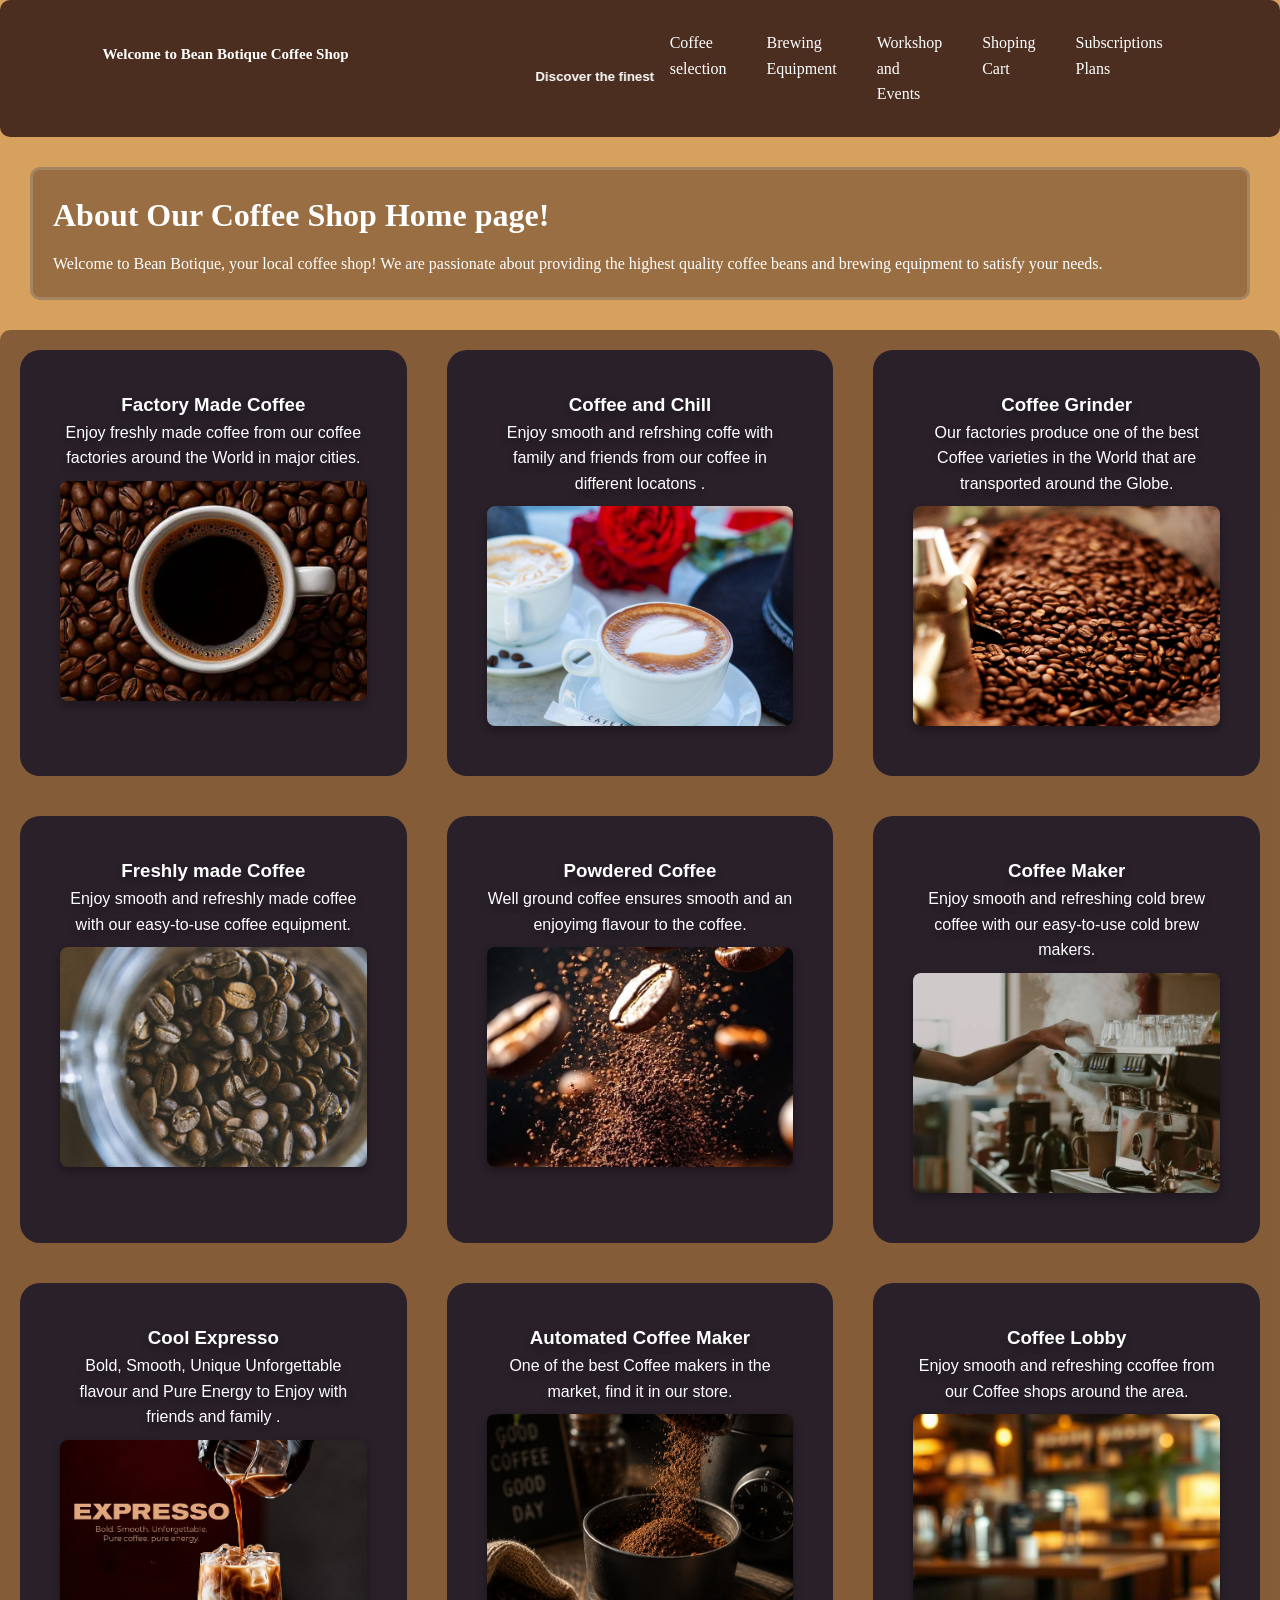
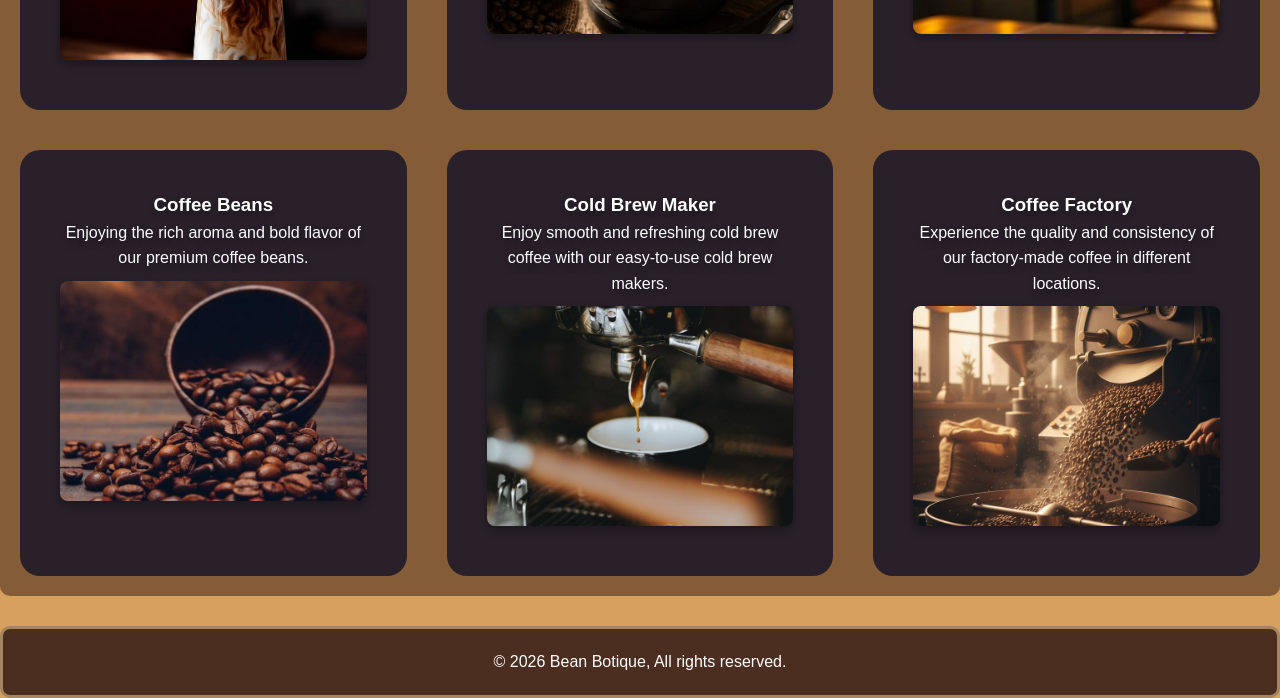
==== 1-home_page (2).html @ 47476f96 "Add files via upload" ====
<!doctype html>
<html lang="en">
    <head>

        <!--responsive meta tags-->

        <meta charset="UTF-8">
        <meta name="viewport" content= "width=device-width, initial-scale=1.0">

        <!--The title of the page-->

        <title>
            Bean Botique (Home)
        </title>

        <!--css document-->

        <link rel="stylesheet" href="7-Bean Botique stylesheet.css">
    </head>

    <!--body -->

    <body>  

        <!--header-->

        <header>

            <!--Contains a greeting slide show-->

            <div id="greetings">
                <h3>Welcome to Bean Botique Coffee Shop</h3>
                <marquee><p><h5>Discover the finest Coffee Selection, Brewing equipment, and Exclusive workshops and events. Explore our Shopping Cart and Subscription Plan for a Better Coffee Experience.</h5></p></marquee>
            </div>
           
            <!--navigation bar-->

            <nav>
                <a href="2-Coffee_selection(2).html">Coffee selection</a>       
                <a href="brewing_equipment.html">Brewing Equipment</a>
                <a href="Workshop_events.html">Workshop and Events</a>
                <a href="Shoping_cart.html">Shoping Cart</a>
                <a href="Subscriptions.html">Subscriptions Plans</a>
            </nav>
        </header>

        <!--page introduction section-->

        <section id="introduction">
            <h2>About Our Coffee Shop Home page!</h2>
            <p>Welcome to Bean Botique, your local coffee shop! We are passionate about providing the highest quality coffee beans and brewing equipment to satisfy your needs.</p>
        </section>

        <!--image section-->

        <section id="equipment-items">

            <!--image of Factory Made Coffee-->

            <div class="equipment">    
                <h3>Factory Made Coffee</h3>
                <p>Enjoy freshly made coffee from our coffee factories around the World in major cities.</p>
                <img src="screen 1.png"> 
            </div>

            <!--image of Coffee and Chill preset-->

            <div class="equipment">
                <h3>Coffee and Chill</h3>
                <p>Enjoy smooth and refrshing coffe with family and friends from our coffee in different locatons .</p>
                <img src="screen 2.png">
            </div>    

            <!--image of Coffee Grinder-->

            <div class="equipment">
                <h3>Coffee Grinder</h3>
                <p>Our factories produce one of the best Coffee varieties in the World that are transported  around the Globe.</p>
                <img src="screen 3.png">
            </div>

            <!--image of Freshly made Coffee-->

            <div class="equipment">
                <h3>Freshly made Coffee</h3>
                <p>Enjoy smooth and refreshly made coffee with our easy-to-use coffee equipment.</p>
                <img src="screen 4.png">
            </div>

            <!--image of Powdered Coffee-->

            <div class="equipment">
                <h3>Powdered Coffee</h3>
                <p>Well ground coffee ensures smooth and an enjoyimg flavour to the coffee.</p>
                <img src="screen 5.jpg">
            </div>

            <!--image of Coffe Maker-->

            <div class="equipment">
                <h3>Coffee Maker</h3>
                <p>Enjoy smooth and refreshing cold brew coffee with our easy-to-use cold brew makers.</p>
                <img src="screen 6.jpg">
            </div>

            <!--image of Cool Expresso-->

            <div class="equipment">
                <h3>Cool Expresso</h3>
                <p>Bold, Smooth, Unique Unforgettable flavour and Pure Energy to Enjoy with friends and family .</p>
                <img src="screen 7.jpg">
            </div>

            <!--image of Automated Coffee Maker-->

            <div class="equipment">
                <h3>Automated Coffee Maker</h3>
                <p>One of the best Coffee makers in the market, find it in our store.</p>
                <img src="screen 8.jpg">
            </div>

            <!--image of a Coffee Lobby-->

            <div class="equipment">
                <h3>Coffee Lobby</h3>
                <p>Enjoy smooth and refreshing ccoffee from our Coffee shops around the area.</p>
                <img src="screen 9.jpg">
            </div>

            <!--image of Coffee Beans-->

            <div class="equipment">
                <h3>Coffee Beans</h3>
                <p>Enjoying the rich aroma and bold flavor of our premium coffee beans.</p>
                <img src="screen 10 .jpg">
            </div>

            <!--image of Cold Brew Maker-->

            <div class="equipment">
                <h3>Cold Brew Maker</h3>
                <p>Enjoy smooth and refreshing cold brew coffee with our easy-to-use cold brew makers.</p>
                <img src="screen 11.jpg">
            </div>

            <!--image of Coffee Factory-->

            <div class="equipment">
                <h3>Coffee Factory</h3>
                <p>Experience the quality and consistency of our factory-made coffee in different locations.</p>
                <img src="screen 12.jpg">
            </div>
        </section>

        <!--footer part-->

        <footer>
            <p>&copy; 2026 Bean Botique, All rights reserved.</p>
        </footer>

    </body>
</html>
<!--End of page-->
---- 7-Bean Botique stylesheet.css ----
/* general settings*/
*{
    margin:0;
    padding: 0;
    box-sizing: border-box;
}
html{
    scroll-behavior: smooth;
}
/*body of the page*/
body{
   font-family: Arial, sans-serif;
   line-height: 1.6;
   background-color: #d6a15d;
   color: #333;
}
/*header of the page*/
header{
    background-color:#4b2e20;
    color: white;
    display:flex;
    justify-content: space-between;
    align-items: center;
    padding: 20px 8%;
    position: relative;
    border-radius: 10px;
}
/* footer of the page */
footer{
    color: white;
    background: #4b2e20;
    padding: 20px;
    display: block;
    border:solid #a58561;
    border-radius: 10px;
    text-align: center;
}
#greetings h3{
    font-size:15px;
    font-family:Cambria, Cochin, Georgia, Times, 'Times New Roman', serif;
}
/*navigation bar*/
nav{
   display: flex;
   gap: 10px;
   font-family: Cambria, Cochin, Georgia, Times, 'Times New Roman', serif;
}
nav a{
    color: white;
    text-decoration: none;
    padding: 10px 15px ;
    border-radius: 1px;
    transition:0.3s ease;
}

/* hover effect */
nav a:hover,
nav a:focus-visible,
nav a:active {
    background-color:#d6a15d;
    border-radius: 10px;
}
#introduction{
    margin:30px;

    background:  #4b2e2071;
    padding: 20px;
    color: white;
    border: solid #a58561;
    border-radius: 10px;
    font-family:Cambria, Cochin, Georgia, Times, 'Times New Roman', serif;
}
#introduction h2{
    font-size: 32px;
    margin-bottom: 10px;
}
img {
    width: 100%;
    height: 220px;
    object-fit: cover;
    border-radius: 10px;
    display: block;
    box-shadow: 0 4px 10px rgba(0, 0, 0, 0.3);
    transition: 0.3s ease;
}
img:hover,
img:active{
    transform: translateY(-8px);
    box-shadow: 0 8px 15px rgba(0, 0, 0, 0.4); 
}
/*this is mainly for the brewing equipment*/
#equipment-items{
    margin:30px auto;
    display:grid;
    grid-template-columns: repeat(3, 1fr);
    background:  #4b2e2096;
    border-radius: 10px;
}

.equipment{
  background-color: #29202a;
  color: white;
  margin: 20px;
  padding: 40px;
  border-radius: 10px;
  text-align: center;
  text-shadow: 0 4px 10px rgba(0, 0, 0, 0.3);
  transition: 0.3s;
  border-radius: 20px;
}
.equipment:hover,
.equipment:active{
    transform: translateY(-8px);
    background:  #4b2e2096; 
}
.equipment img{
    object-fit: cover;
    border-radius: 8px;
    margin: 10px 0;
}

/*forms*/
#workshop-form{
    grid-template-columns: 1fr 2fr;
    margin-bottom: 10px;

    background-color: #29202a;
    color: white;
    margin: 30px;
    padding: 40px;

    text-align: center;
    text-shadow: 0 4px 10px rgba(0, 0, 0, 0.3);
    transition: 0.3s;

    border-radius: 20px;
}
#form-field{
    display: grid ;
    grid-template-columns: 1fr 2fr;
    margin-bottom: 20px;
}
/*tablets and smaller divices*/
@media (max-width: 900px){
    header{
        flex-direction: column;
        text-align: center;
        gap: 15px;
    }
    .event-list{
        grid-template-columns: 1fr;
    }
    nav{
        flex-wrap: wrap;
        justify-content: center;
    }
    #equipment-items{
        grid-template-columns: repeat(2, 1fr);
        margin: 20px;
    }
    .equipment{
        margin: 10px;
        padding: 25px;
    }
}



/*mobile divices*/
@media (max-width: 600px){
    body{
        font-size: 14px;
    }
    #upcoming-events,
    header{
        padding: 20px 10px;
        flex-direction: column;
    }
    /*Greetings*/
    #greetings{
        text-align: center;
    }
    #greetings h3{
        font-size: 20px;
    }
    /*navigation*/
    nav{
        width: 100%;
        flex-direction: column;
        gap: 5px;
    }
    nav a{
        width: 100%;
        text-align: center;
        padding: 10px;
    }
    #equipment-items{
        grid-template-columns: 1fr;
        margin: 15px;
        padding: 10px;
    }
    .equipment{
        margin: 10px 0;
        padding: 20px;
    }
    .equipment img{
        width: 100%;
        height: 200px;
    }

    #introduction{
        margin: 15px;
        padding: 20px;
    }
    #introduction h2{
        font-size: 25px;
    }
    

    footer{
        margin: 10px;
        text-align: center;
    }
}
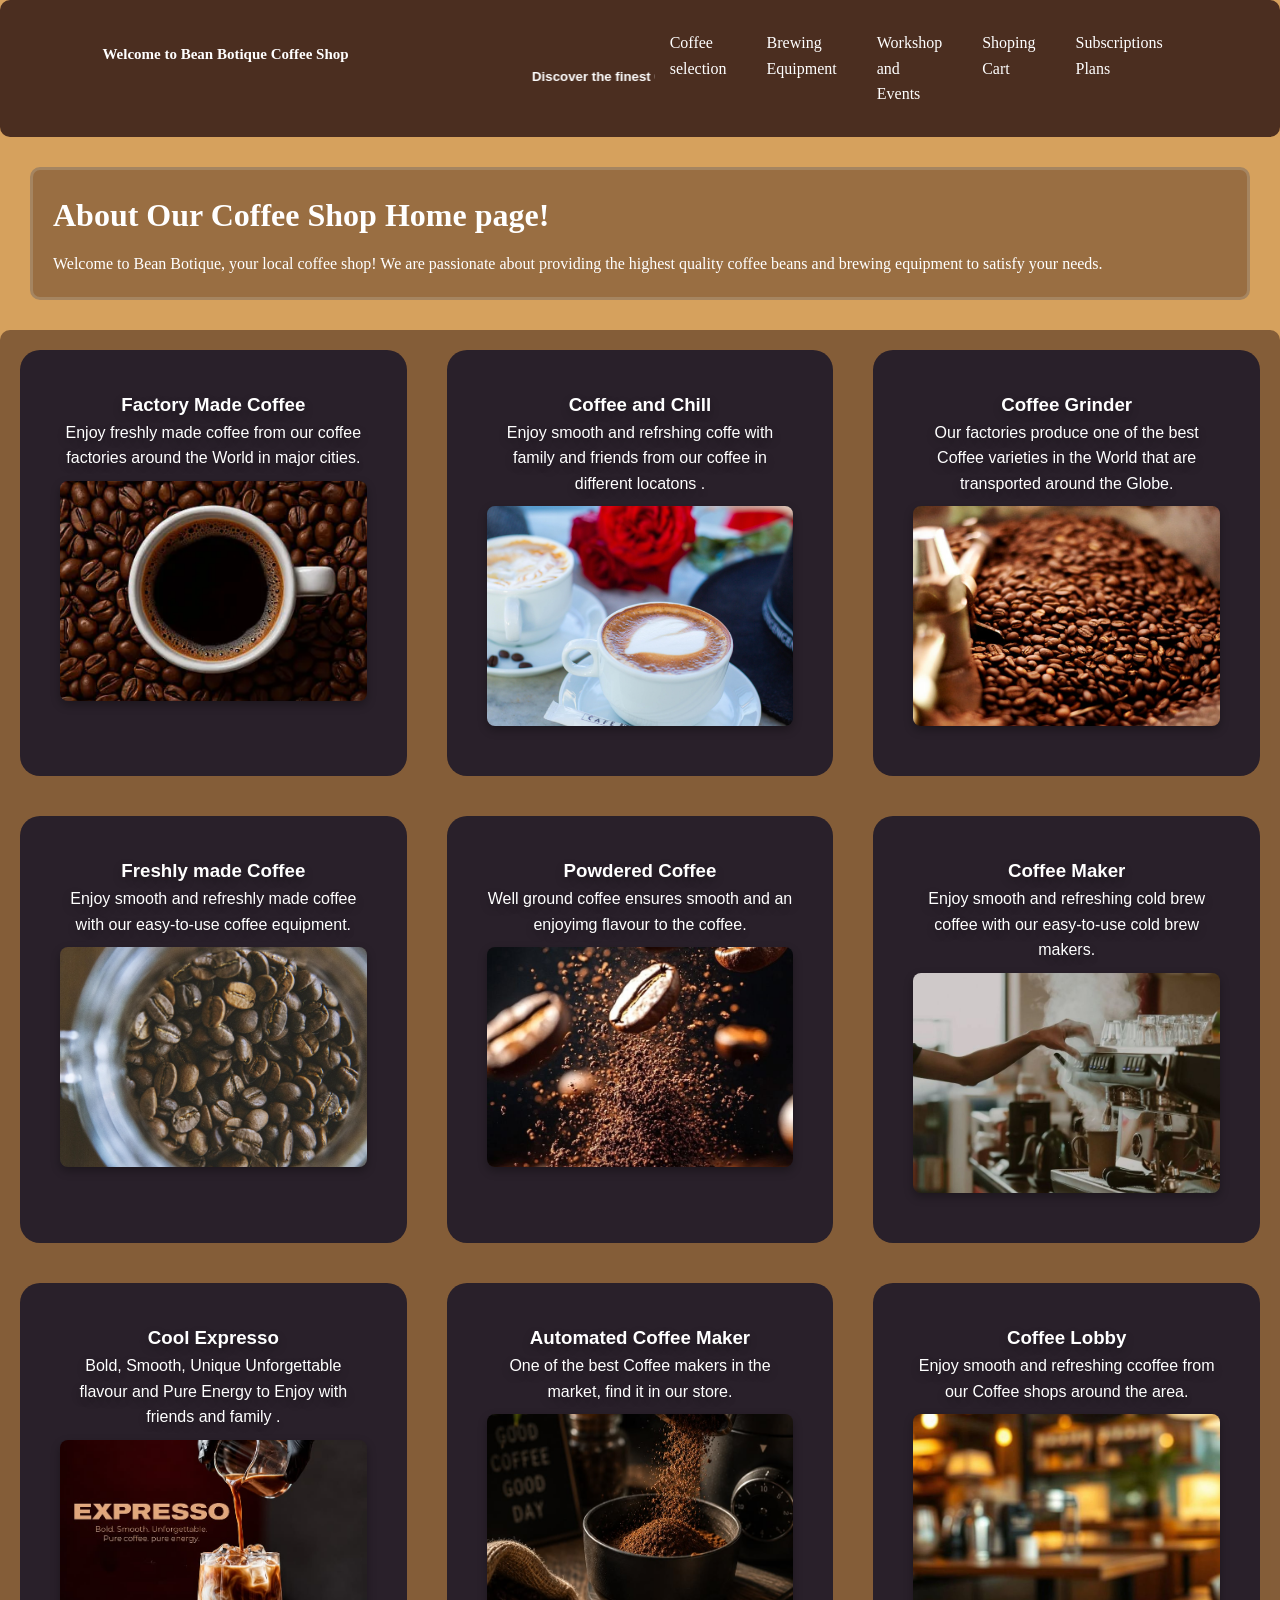
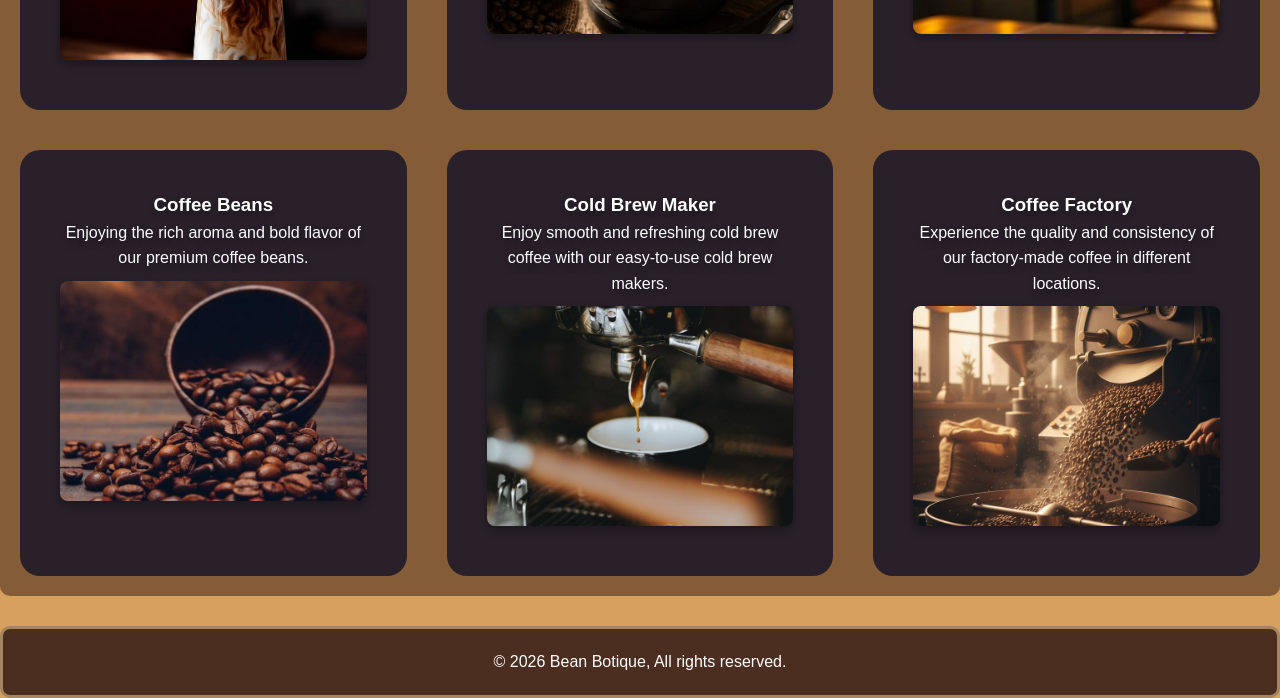
==== commit c4f64b10: "Fix broken image references in the old home page to match actual GitHub Pages file names" ====
--- a/1-home_page (2).html
+++ b/1-home_page (2).html
@@ -15,7 +15,7 @@
 
         <!--css document-->
 
-        <link rel="stylesheet" href="7-Bean Botique stylesheet.css">
+        <link rel="stylesheet" href="7-Bean-Botique-stylesheet.css">
     </head>
 
     <!--body -->
@@ -60,7 +60,7 @@
             <div class="equipment">    
                 <h3>Factory Made Coffee</h3>
                 <p>Enjoy freshly made coffee from our coffee factories around the World in major cities.</p>
-                <img src="screen 1.png"> 
+                <img src="screen%201.png" alt="Factory Made Coffee"> 
             </div>
 
             <!--image of Coffee and Chill preset-->
@@ -68,7 +68,7 @@
             <div class="equipment">
                 <h3>Coffee and Chill</h3>
                 <p>Enjoy smooth and refrshing coffe with family and friends from our coffee in different locatons .</p>
-                <img src="screen 2.png">
+                <img src="screen%202.png" alt="Coffee and Chill preset">
             </div>    
 
             <!--image of Coffee Grinder-->
@@ -76,7 +76,7 @@
             <div class="equipment">
                 <h3>Coffee Grinder</h3>
                 <p>Our factories produce one of the best Coffee varieties in the World that are transported  around the Globe.</p>
-                <img src="screen 3.png">
+                <img src="screen%203.png" alt="Coffee Grinder">
             </div>
 
             <!--image of Freshly made Coffee-->
@@ -84,7 +84,7 @@
             <div class="equipment">
                 <h3>Freshly made Coffee</h3>
                 <p>Enjoy smooth and refreshly made coffee with our easy-to-use coffee equipment.</p>
-                <img src="screen 4.png">
+                <img src="screen%204.png" alt="Freshly made Coffee">
             </div>
 
             <!--image of Powdered Coffee-->
@@ -92,7 +92,7 @@
             <div class="equipment">
                 <h3>Powdered Coffee</h3>
                 <p>Well ground coffee ensures smooth and an enjoyimg flavour to the coffee.</p>
-                <img src="screen 5.jpg">
+                <img src="screen%205.jpg" alt="Powdered Coffee">
             </div>
 
             <!--image of Coffe Maker-->
@@ -100,7 +100,7 @@
             <div class="equipment">
                 <h3>Coffee Maker</h3>
                 <p>Enjoy smooth and refreshing cold brew coffee with our easy-to-use cold brew makers.</p>
-                <img src="screen 6.jpg">
+                <img src="screen%206.jpg" alt="Coffee Maker">
             </div>
 
             <!--image of Cool Expresso-->
@@ -108,7 +108,7 @@
             <div class="equipment">
                 <h3>Cool Expresso</h3>
                 <p>Bold, Smooth, Unique Unforgettable flavour and Pure Energy to Enjoy with friends and family .</p>
-                <img src="screen 7.jpg">
+                <img src="screen%207.jpg" alt="Cool Expresso">
             </div>
 
             <!--image of Automated Coffee Maker-->
@@ -116,7 +116,7 @@
             <div class="equipment">
                 <h3>Automated Coffee Maker</h3>
                 <p>One of the best Coffee makers in the market, find it in our store.</p>
-                <img src="screen 8.jpg">
+                <img src="screen%208.jpg" alt="Automated Coffee Maker">
             </div>
 
             <!--image of a Coffee Lobby-->
@@ -124,7 +124,7 @@
             <div class="equipment">
                 <h3>Coffee Lobby</h3>
                 <p>Enjoy smooth and refreshing ccoffee from our Coffee shops around the area.</p>
-                <img src="screen 9.jpg">
+                <img src="screen%209.jpg" alt="Coffee Lobby">
             </div>
 
             <!--image of Coffee Beans-->
@@ -132,7 +132,7 @@
             <div class="equipment">
                 <h3>Coffee Beans</h3>
                 <p>Enjoying the rich aroma and bold flavor of our premium coffee beans.</p>
-                <img src="screen 10 .jpg">
+                <img src="screen%2010%20.jpg" alt="Coffee Beans">
             </div>
 
             <!--image of Cold Brew Maker-->
@@ -140,7 +140,7 @@
             <div class="equipment">
                 <h3>Cold Brew Maker</h3>
                 <p>Enjoy smooth and refreshing cold brew coffee with our easy-to-use cold brew makers.</p>
-                <img src="screen 11.jpg">
+                <img src="screen%2011.jpg" alt="Cold Brew Maker">
             </div>
 
             <!--image of Coffee Factory-->
@@ -148,7 +148,7 @@
             <div class="equipment">
                 <h3>Coffee Factory</h3>
                 <p>Experience the quality and consistency of our factory-made coffee in different locations.</p>
-                <img src="screen 12.jpg">
+                <img src="screen%2012.jpg" alt="Coffee Factory">
             </div>
         </section>
 
--- a/7-Bean-Botique-stylesheet.css
+++ b/7-Bean-Botique-stylesheet.css
@@ -0,0 +1,628 @@
+/* general settings*/
+*{
+    margin:0;
+    padding: 0;
+    box-sizing: border-box;
+}
+html{
+    scroll-behavior: smooth;
+}
+/*body of the page*/
+body{
+   font-family: Arial, sans-serif;
+   line-height: 1.6;
+   background-color: #d6a15d;
+   color: white;
+}
+/*header of the page*/
+header{
+    background-color:#4b2e20;
+    color: white;
+    display:flex;
+    justify-content: space-between;
+    align-items: center;
+    padding: 20px 8%;
+    position: relative;
+    border-radius: 10px;
+}
+/* footer of the page */
+footer{
+    color: white;
+    background: #4b2e20;
+    padding: 20px;
+    display: block;
+    border:solid #a58561;
+    border-radius: 10px;
+    text-align: center;
+}
+
+/*Greetings text*/
+
+#greetings h3{
+    font-size:15px;
+    font-family:Cambria, Cochin, Georgia, Times, 'Times New Roman', serif;
+}
+#greetings-text{
+    font-size: 20px       
+
+}
+
+/*navigation bar*/
+
+nav{
+   display: flex;
+   gap: 10px;
+   font-family: Cambria, Cochin, Georgia, Times, 'Times New Roman', serif;
+}
+nav a{
+    color: white;
+    text-decoration: none;
+    padding: 10px 15px ;
+    border-radius: 1px;
+    transition:0.3s ease;
+}
+
+/* hover effect */
+
+nav a:hover,
+nav a:focus-visible,
+nav a:active {
+    background-color:#d6a15d;
+    border-radius: 10px;
+}
+
+/*Introduction box or pad*/
+
+#introduction{
+    margin:30px;
+
+    background:  #4b2e2071;
+    padding: 20px;
+    color: white;
+    border: solid #a58561;
+    border-radius: 10px;
+    font-family:Cambria, Cochin, Georgia, Times, 'Times New Roman', serif;
+}
+
+/*Introduction text*/
+
+#introduction h2{
+    font-size: 32px;
+    margin-bottom: 10px;
+}
+
+/*general images*/
+
+img {
+    width: 100%;
+    height: 220px;
+    object-fit: cover;
+    border-radius: 10px;
+    display: block;
+    box-shadow: 0 4px 10px rgba(0, 0, 0, 0.3);
+    transition: 0.3s ease;
+}
+
+/*Image hover effect*/
+
+img:hover,
+img:active{
+    transform: translateY(-8px);
+    box-shadow: 0 8px 15px rgba(0, 0, 0, 0.4); 
+}
+
+/*this is mainly for the brewing equipment*/
+/*the space for the items*/
+
+#equipment-items{
+    margin:30px auto;
+    display:grid;
+    grid-template-columns: repeat(3, 1fr);
+    background:  #4b2e2096;
+    border-radius: 10px;
+}
+
+/*the equipment itself*/
+
+.equipment{
+  background-color: #29202a;
+  color: white;
+  margin: 20px;
+  padding: 40px;
+  border-radius: 10px;
+  text-align: center;
+  text-shadow: 0 4px 10px rgba(0, 0, 0, 0.3);
+  transition: 0.3s;
+  border-radius: 20px;
+}
+
+/*the equipment hover effect*/
+
+.equipment:hover,
+.equipment:active{
+    transform: translateY(-8px);
+    background:  #4b2e2096; 
+}
+
+/*The equipment image*/
+
+.equipment img{
+    object-fit: cover;
+    border-radius: 8px;
+    margin: 10px 0;
+}
+
+/*prices in the equipment boxes*/
+
+.product-price{
+    margin: 12px 0;
+    font-weight: bold;
+}
+
+/*The cart button for the shopping cart*/
+
+.cart-button{
+    padding: 10px 16px;
+    border: 2px solid #d6a15d;
+    border-radius: 8px;
+    background: #d6a15d;
+    color: #29202a;
+    font: inherit;
+    font-weight: bold;
+    cursor: pointer;
+    transition: background-color 0.2s ease, transform 0.2s ease;
+}
+
+/*The carts button hover effect*/
+
+.cart-button:hover{
+    background: #e6b875;
+    transform: translateY(-2px);
+}
+
+/*Mainly for the cart scalability*/
+
+.cart-button:focus-visible,
+.cart-quantity:focus-visible{
+    outline: 3px solid white;
+    outline-offset: 3px;
+}
+
+/*This is for the message that shows on the cart*/
+
+.cart-feedback{
+    min-height: 1.6em;
+    margin: 0 30px 20px;
+    text-align: center;
+}
+
+/*Shopping cart styling*/
+
+#shopping-cart{
+    margin: 30px;
+    padding: 24px;
+    border: solid #a58561;
+    border-radius: 10px;
+    background: #4b2e2071;
+    color: white;
+}
+
+/*shopping cart text*/
+
+#shopping-cart h2{
+    margin-bottom: 12px;
+    font-size: 28px;
+}
+
+
+
+.cart-status{
+    margin-bottom: 12px;
+}
+.cart-table-wrapper{
+    overflow-x: auto;
+}
+.cart-table{
+    width: 100%;
+    border-collapse: collapse;
+    text-align: left;
+}
+.cart-table th,
+.cart-table td{
+    padding: 12px;
+    border-bottom: 1px solid #a58561;
+}
+.cart-table th{
+    background: #4b2e20;
+}
+.cart-quantity{
+    width: 76px;
+    min-height: 40px;
+    padding: 6px;
+    border: 2px solid #a58561;
+    border-radius: 6px;
+    font: inherit;
+}
+.cart-remove-button{
+    padding: 6px 10px;
+}
+.cart-summary{
+    display: flex;
+    justify-content: flex-end;
+    align-items: center;
+    gap: 20px;
+    margin-top: 20px;
+}
+.cart-summary p{
+    font-size: 20px;
+}
+.cart-note{
+    margin-top: 12px;
+    text-align: right;
+    font-size: 14px;
+}
+.visually-hidden{
+    position: absolute;
+    width: 1px;
+    height: 1px;
+    overflow: hidden;
+    clip: rect(0, 0, 0, 0);
+    white-space: nowrap;
+    clip-path: inset(50%);
+}
+.offers-panel,
+.plans-section,
+.subscriber-benefits{
+    margin: 30px;
+    padding: 28px;
+    border: solid #a58561;
+    border-radius: 10px;
+    background: #4b2e2071;
+}
+.offers-panel{
+    display: flex;
+    justify-content: space-between;
+    align-items: center;
+    gap: 24px;
+    background: #29202a;
+}
+.offers-panel h2,
+.plans-intro h2,
+.subscriber-benefits h2{
+    margin-bottom: 8px;
+    font-size: 28px;
+}
+.offer-eyebrow,
+.plan-level{
+    color: #e6b875;
+    font-weight: bold;
+    text-transform: uppercase;
+    letter-spacing: 0.06em;
+}
+.plans-intro{
+    max-width: 760px;
+    margin: 0 auto 24px;
+    text-align: center;
+}
+.plans-grid{
+    display: grid;
+    grid-template-columns: repeat(3, minmax(0, 1fr));
+    gap: 20px;
+    align-items: stretch;
+}
+.plan-card{
+    display: flex;
+    flex-direction: column;
+    align-items: flex-start;
+    padding: 26px;
+    border: 1px solid #a58561;
+    border-radius: 14px;
+    background: #29202a;
+}
+.plan-card-featured{
+    border: 3px solid #d6a15d;
+    transform: translateY(-8px);
+}
+.plan-card h3{
+    margin-top: 8px;
+    font-size: 25px;
+}
+.plan-price{
+    margin: 12px 0;
+    font-size: 32px;
+    font-weight: bold;
+}
+.plan-price span{
+    font-size: 16px;
+    font-weight: normal;
+}
+.plan-detail{
+    min-height: 3.2em;
+}
+.plan-card ul{
+    margin: 18px 0 24px;
+    padding-left: 22px;
+}
+.plan-card li{
+    margin-bottom: 8px;
+}
+.plan-button{
+    display: inline-block;
+    margin-top: auto;
+    padding: 10px 16px;
+    border: 2px solid #d6a15d;
+    border-radius: 8px;
+    background: #d6a15d;
+    color: #29202a;
+    font-weight: bold;
+    text-align: center;
+    text-decoration: none;
+    transition: background-color 0.2s ease, transform 0.2s ease;
+}
+.plan-button:hover,
+.plan-button:focus-visible{
+    background: #e6b875;
+    transform: translateY(-2px);
+}
+.plan-button:focus-visible{
+    outline: 3px solid white;
+    outline-offset: 3px;
+}
+.offer-button{
+    flex: 0 0 auto;
+    margin-top: 0;
+}
+.plans-note{
+    margin-top: 22px;
+    font-size: 14px;
+}
+.benefit-list{
+    display: grid;
+    grid-template-columns: repeat(3, minmax(0, 1fr));
+    gap: 20px;
+    margin-top: 18px;
+}
+.benefit-list article{
+    padding: 18px;
+    border-radius: 10px;
+    background: #29202a;
+}
+.benefit-list h3{
+    margin-bottom: 8px;
+    color: #e6b875;
+}
+/*preview*/
+#preview{
+    margin: 30px;
+    background:  #4b2e2071;
+    padding: 20px;
+    color: white;
+    border: solid #a58561;
+    border-radius: 10px;
+    font-family:Cambria, Cochin, Georgia, Times, 'Times New Roman', serif;
+}
+
+/*forms*/
+#workshop-form{
+    margin: 30px;
+    background-color: #29202a;
+    color: white;
+    padding: 40px;
+    border-radius: 20px;
+}
+#workshop-form h2{
+    margin-bottom: 8px;
+}
+.form-note{
+    margin-bottom: 24px;
+}
+#registration-form{
+    display: grid;
+    grid-template-columns: repeat(2, minmax(0, 1fr));
+    gap: 18px;
+    max-width: 760px;
+    margin: 0 auto;
+    text-align: left;
+}
+.form-field{
+    display: flex;
+    flex-direction: column;
+    gap: 6px;
+}
+.form-field label{
+    font-weight: bold;
+}
+.form-field input,
+.form-field select{
+    width: 100%;
+    min-height: 46px;
+    padding: 10px 12px;
+    border: 2px solid #a58561;
+    border-radius: 8px;
+    background: white;
+    color: #29202a;
+    font: inherit;
+}
+.form-field input:focus,
+.form-field select:focus{
+    outline: 3px solid #d6a15d;
+    outline-offset: 2px;
+}
+.register-button{
+    grid-column: 1 / -1;
+    justify-self: center;
+    min-width: 160px;
+    padding: 12px 24px;
+    border: 0;
+    border-radius: 8px;
+    background: #d6a15d;
+    color: #29202a;
+    font: inherit;
+    font-weight: bold;
+    cursor: pointer;
+    transition: background-color 0.2s ease, transform 0.2s ease;
+}
+.register-button:hover{
+    background: #e6b875;
+    transform: translateY(-2px);
+}
+.register-button:focus-visible{
+    outline: 3px solid white;
+    outline-offset: 3px;
+}
+#form-status{
+    grid-column: 1 / -1;
+    text-align: center;
+}
+#moving-text{
+    overflow: auto;
+    white-space: nowrap;
+    animation:  moveText 10s linear infinite;
+    font-size: 10px;
+    color: white;
+    font-weight: bold;
+}
+@keyframes moveText{
+    from {
+        transform: translateX(100%);
+    }
+    to {
+        transform: translateX(-100%);
+    }
+}
+/*tablets and smaller divices*/
+@media (max-width: 900px){
+    header{
+        flex-direction: column;
+        text-align: center;
+        gap: 15px;
+    }
+    .event-list{
+        grid-template-columns: 1fr;
+    }
+    nav{
+        flex-wrap: wrap;
+        justify-content: center;
+    }
+    #equipment-items{
+        grid-template-columns: repeat(2, 1fr);
+        margin: 20px;
+    }
+    .equipment{
+        margin: 10px;
+        padding: 25px;
+    }
+    .plans-grid,
+    .benefit-list{
+        grid-template-columns: repeat(2, minmax(0, 1fr));
+    }
+    .plan-card-featured{
+        transform: none;
+    }
+}
+
+
+
+/*mobile divices*/
+@media (max-width: 600px){
+    body{
+        font-size: 14px;
+    }
+    #upcoming-events,
+    header{
+        padding: 20px 10px;
+        flex-direction: column;
+    }
+    /*Greetings*/
+    #greetings{
+        text-align: center;
+    }
+    #greetings h3{
+        font-size: 20px;
+    }
+    /*navigation*/
+    nav{
+        width: 100%;
+        flex-direction: column;
+        gap: 5px;
+    }
+    nav a{
+        width: 100%;
+        text-align: center;
+        padding: 10px;
+    }
+    #equipment-items{
+        grid-template-columns: 1fr;
+        margin: 15px;
+        padding: 10px;
+    }
+    #workshop-form{
+        margin: 15px;
+        padding: 24px 18px;
+    }
+    #registration-form{
+        grid-template-columns: 1fr;
+        gap: 14px;
+    }
+    .register-button,
+    #form-status{
+        grid-column: 1;
+    }
+    .equipment{
+        margin: 10px 0;
+        padding: 20px;
+    }
+    #shopping-cart{
+        margin: 15px;
+        padding: 16px;
+    }
+    .offers-panel,
+    .plans-section,
+    .subscriber-benefits{
+        margin: 15px;
+        padding: 20px;
+    }
+    .offers-panel{
+        align-items: flex-start;
+        flex-direction: column;
+    }
+    .plans-grid,
+    .benefit-list{
+        grid-template-columns: 1fr;
+    }
+    .plan-card-featured{
+        transform: none;
+    }
+    .plan-detail{
+        min-height: 0;
+    }
+    .cart-table th,
+    .cart-table td{
+        padding: 9px 7px;
+    }
+    .cart-summary{
+        flex-wrap: wrap;
+        gap: 12px;
+    }
+    .cart-note{
+        text-align: left;
+    }
+    .equipment img{
+        width: 100%;
+        height: 200px;
+    }
+
+    #introduction{
+        margin: 15px;
+        padding: 20px;
+    }
+    #introduction h2{
+        font-size: 25px;
+    }
+    
+
+    footer{
+        margin: 10px;
+        text-align: center;
+    }
+}
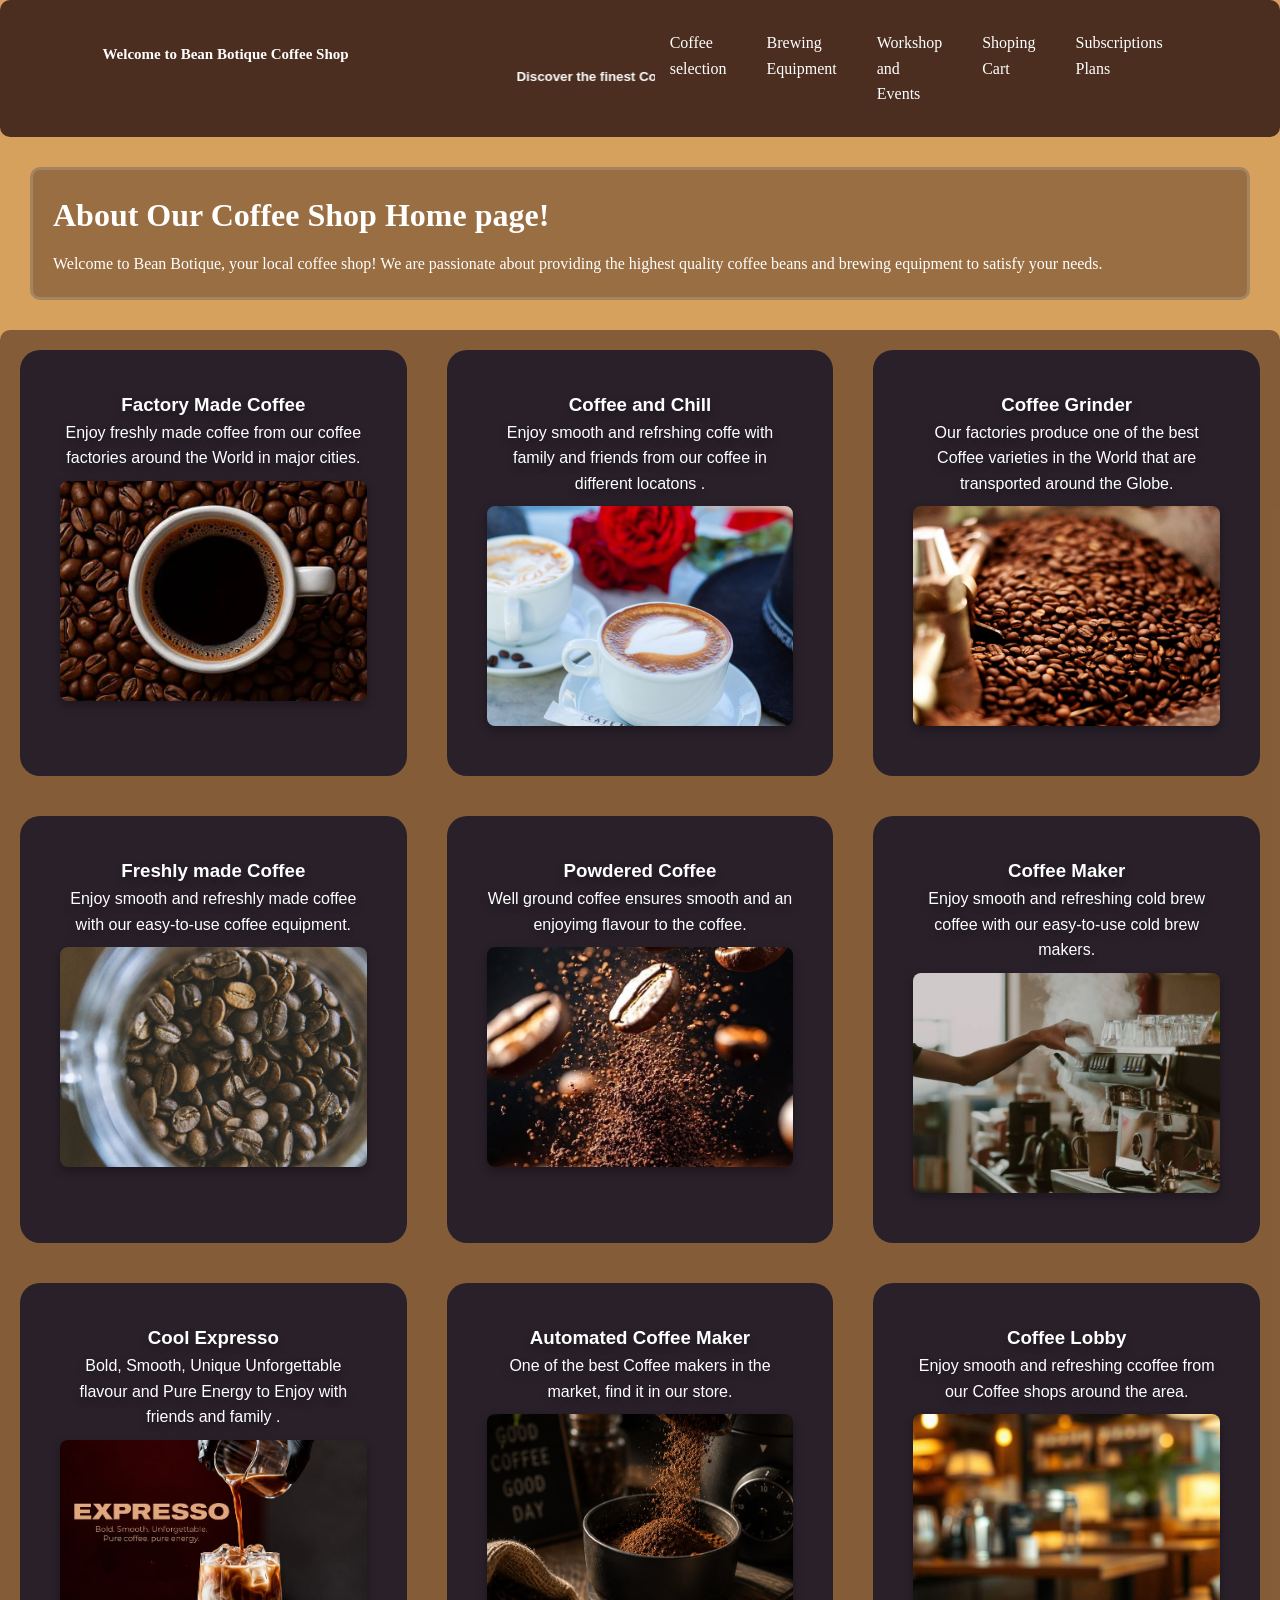
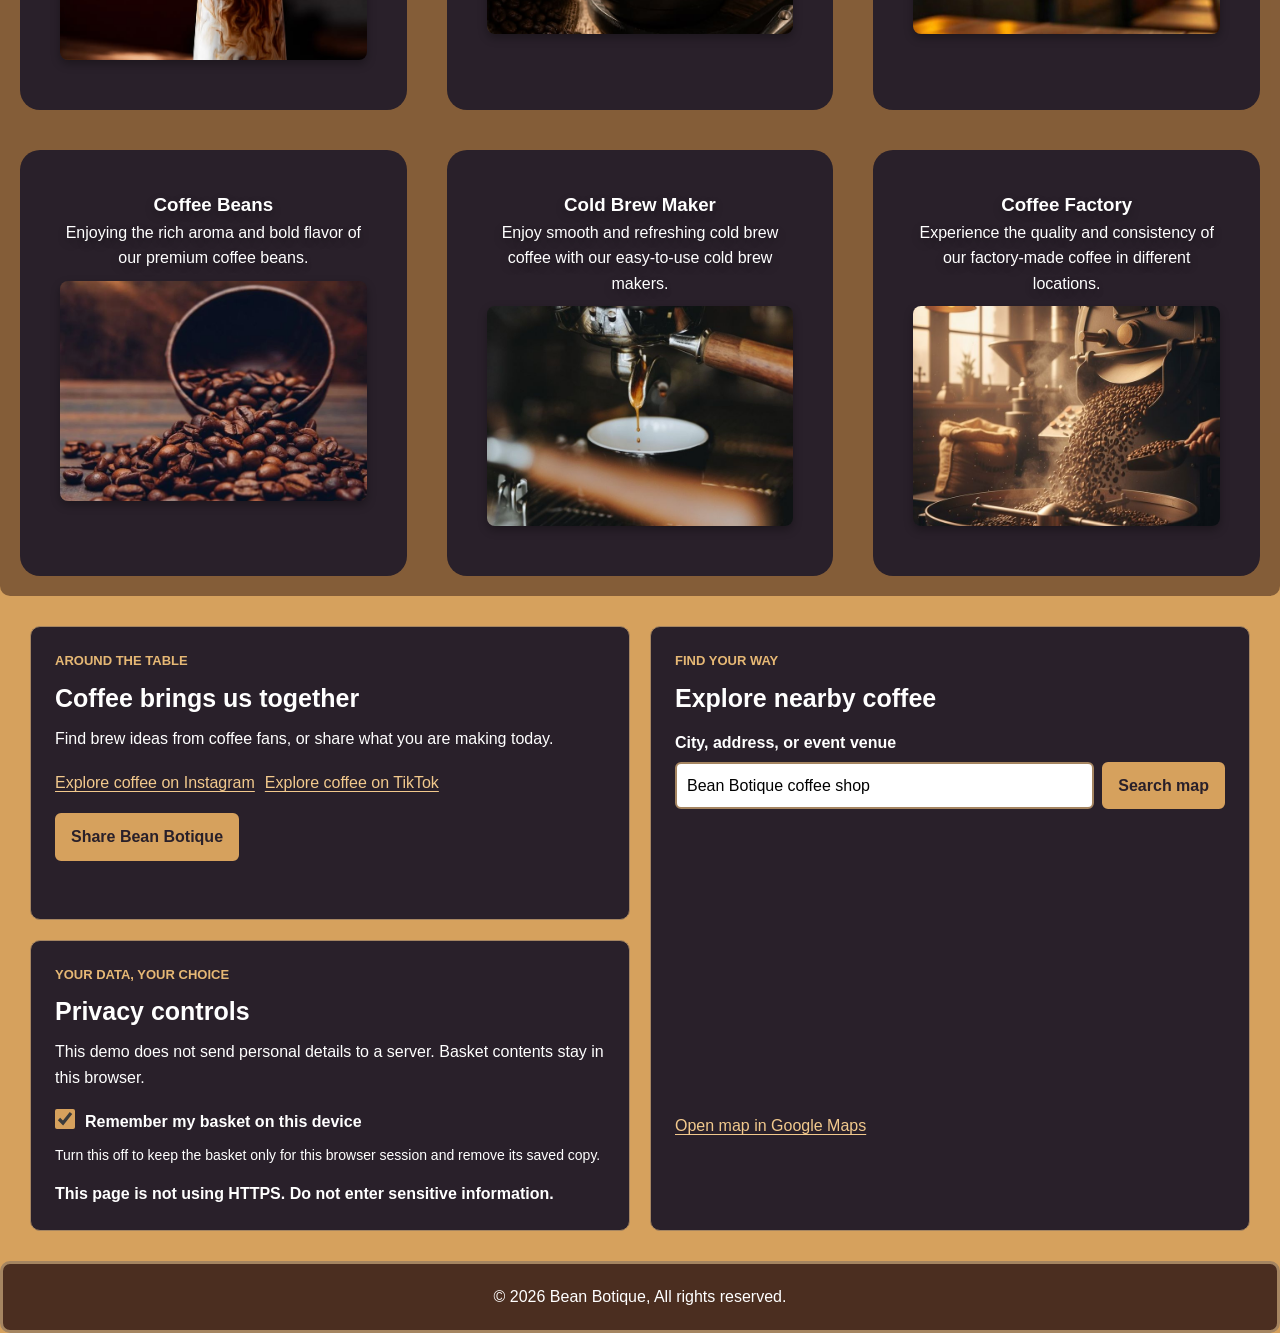
==== commit c28075de: "maps and widgests" ====
--- a/1-home_page (2).html
+++ b/1-home_page (2).html
@@ -152,11 +152,52 @@
             </div>
         </section>
 
+        <section class="home-widgets" aria-label="Community, locations, and privacy">
+            <article class="home-widget community-widget" aria-labelledby="community-heading">
+                <p class="widget-kicker">Around the table</p>
+                <h2 id="community-heading">Coffee brings us together</h2>
+                <p>Find brew ideas from coffee fans, or share what you are making today.</p>
+                <div class="community-links">
+                    <a href="https://www.instagram.com/explore/tags/coffeetime/" target="_blank" rel="noopener noreferrer">Explore coffee on Instagram</a>
+                    <a href="https://www.tiktok.com/tag/coffeetime" target="_blank" rel="noopener noreferrer">Explore coffee on TikTok</a>
+                </div>
+                <button class="widget-button" id="share-brew" type="button">Share Bean Botique</button>
+                <p class="widget-status" id="share-status" role="status" aria-live="polite"></p>
+            </article>
+
+            <article class="home-widget map-widget" aria-labelledby="map-heading">
+                <p class="widget-kicker">Find your way</p>
+                <h2 id="map-heading">Explore nearby coffee</h2>
+                <form id="map-search-form" class="map-search-form">
+                    <label for="map-query">City, address, or event venue</label>
+                    <div class="map-search-controls">
+                        <input id="map-query" name="query" type="search" value="Bean Botique coffee shop" required>
+                        <button class="widget-button" type="submit">Search map</button>
+                    </div>
+                </form>
+                <iframe id="shop-map" title="Map search for Bean Botique and coffee events" src="https://www.google.com/maps?q=Bean+Botique+coffee+shop&amp;output=embed" loading="lazy" referrerpolicy="strict-origin-when-cross-origin"></iframe>
+                <a class="map-open-link" id="map-open-link" href="https://www.google.com/maps/search/?api=1&amp;query=Bean%20Botique%20coffee%20shop" target="_blank" rel="noopener noreferrer">Open map in Google Maps</a>
+            </article>
+
+            <article class="home-widget privacy-widget" aria-labelledby="privacy-heading">
+                <p class="widget-kicker">Your data, your choice</p>
+                <h2 id="privacy-heading">Privacy controls</h2>
+                <p>This demo does not send personal details to a server. Basket contents stay in this browser.</p>
+                <label class="privacy-toggle" for="remember-basket">
+                    <input id="remember-basket" type="checkbox" checked>
+                    <span>Remember my basket on this device</span>
+                </label>
+                <p class="privacy-note">Turn this off to keep the basket only for this browser session and remove its saved copy.</p>
+                <p class="connection-status" id="connection-status" role="status" aria-live="polite"></p>
+            </article>
+        </section>
+
         <!--footer part-->
 
         <footer>
             <p>&copy; 2026 Bean Botique, All rights reserved.</p>
         </footer>
+        <script src="site-widgets.js"></script>
 
     </body>
 </html>
--- a/7-Bean-Botique-stylesheet.css
+++ b/7-Bean-Botique-stylesheet.css
@@ -368,6 +368,125 @@
     outline: 3px solid white;
     outline-offset: 3px;
 }
+.home-widgets{
+    display: grid;
+    grid-template-columns: repeat(2, minmax(0, 1fr));
+    gap: 20px;
+    margin: 30px;
+}
+.home-widget{
+    min-width: 0;
+    padding: 24px;
+    border: 1px solid #a58561;
+    border-radius: 10px;
+    background: #29202a;
+    color: white;
+}
+.home-widget h2{
+    margin-bottom: 8px;
+    font-size: 25px;
+}
+.widget-kicker{
+    margin-bottom: 6px;
+    color: #e6b875;
+    font-size: 13px;
+    font-weight: bold;
+    text-transform: uppercase;
+}
+.community-links{
+    display: flex;
+    flex-wrap: wrap;
+    gap: 10px;
+    margin: 18px 0;
+}
+.community-links a,
+.map-open-link{
+    color: #f2c98d;
+    text-underline-offset: 3px;
+}
+.community-links a:hover,
+.map-open-link:hover{
+    color: white;
+}
+.widget-button{
+    min-height: 44px;
+    padding: 9px 14px;
+    border: 2px solid #d6a15d;
+    border-radius: 6px;
+    background: #d6a15d;
+    color: #29202a;
+    font: inherit;
+    font-weight: bold;
+    cursor: pointer;
+}
+.widget-button:hover,
+.widget-button:focus-visible{
+    background: #e6b875;
+}
+.widget-button:focus-visible,
+.map-search-form input:focus-visible,
+.privacy-toggle input:focus-visible{
+    outline: 3px solid white;
+    outline-offset: 3px;
+}
+.widget-status{
+    min-height: 1.6em;
+    margin-top: 8px;
+}
+.map-widget{
+    grid-row: span 2;
+}
+.map-search-form label{
+    display: block;
+    margin: 12px 0 6px;
+    font-weight: bold;
+}
+.map-search-controls{
+    display: flex;
+    gap: 8px;
+    margin-bottom: 14px;
+}
+.map-search-form input{
+    flex: 1;
+    min-width: 0;
+    min-height: 44px;
+    padding: 8px 10px;
+    border: 2px solid #a58561;
+    border-radius: 6px;
+    font: inherit;
+}
+.map-widget iframe{
+    display: block;
+    width: 100%;
+    height: 280px;
+    border: 0;
+    border-radius: 6px;
+}
+.map-open-link{
+    display: inline-block;
+    margin-top: 10px;
+}
+.privacy-toggle{
+    display: flex;
+    align-items: flex-start;
+    gap: 10px;
+    margin-top: 18px;
+    font-weight: bold;
+}
+.privacy-toggle input{
+    width: 20px;
+    height: 20px;
+    flex: 0 0 auto;
+    accent-color: #d6a15d;
+}
+.privacy-note{
+    margin-top: 10px;
+    font-size: 14px;
+}
+.connection-status{
+    margin-top: 14px;
+    font-weight: bold;
+}
 .offer-button{
     flex: 0 0 auto;
     margin-top: 0;
@@ -516,6 +635,12 @@
     .benefit-list{
         grid-template-columns: repeat(2, minmax(0, 1fr));
     }
+    .home-widgets{
+        grid-template-columns: 1fr;
+    }
+    .map-widget{
+        grid-row: auto;
+    }
     .plan-card-featured{
         transform: none;
     }
@@ -578,8 +703,16 @@
     }
     .offers-panel,
     .plans-section,
+    .subscriber-benefits,
+    .home-widgets{
+        margin: 15px;
+    }
+    .offers-panel,
+    .plans-section,
     .subscriber-benefits{
-        margin: 15px;
+        padding: 20px;
+    }
+    .home-widget{
         padding: 20px;
     }
     .offers-panel{
@@ -590,6 +723,10 @@
     .benefit-list{
         grid-template-columns: 1fr;
     }
+    .map-search-controls{
+        align-items: stretch;
+        flex-direction: column;
+    }
     .plan-card-featured{
         transform: none;
     }
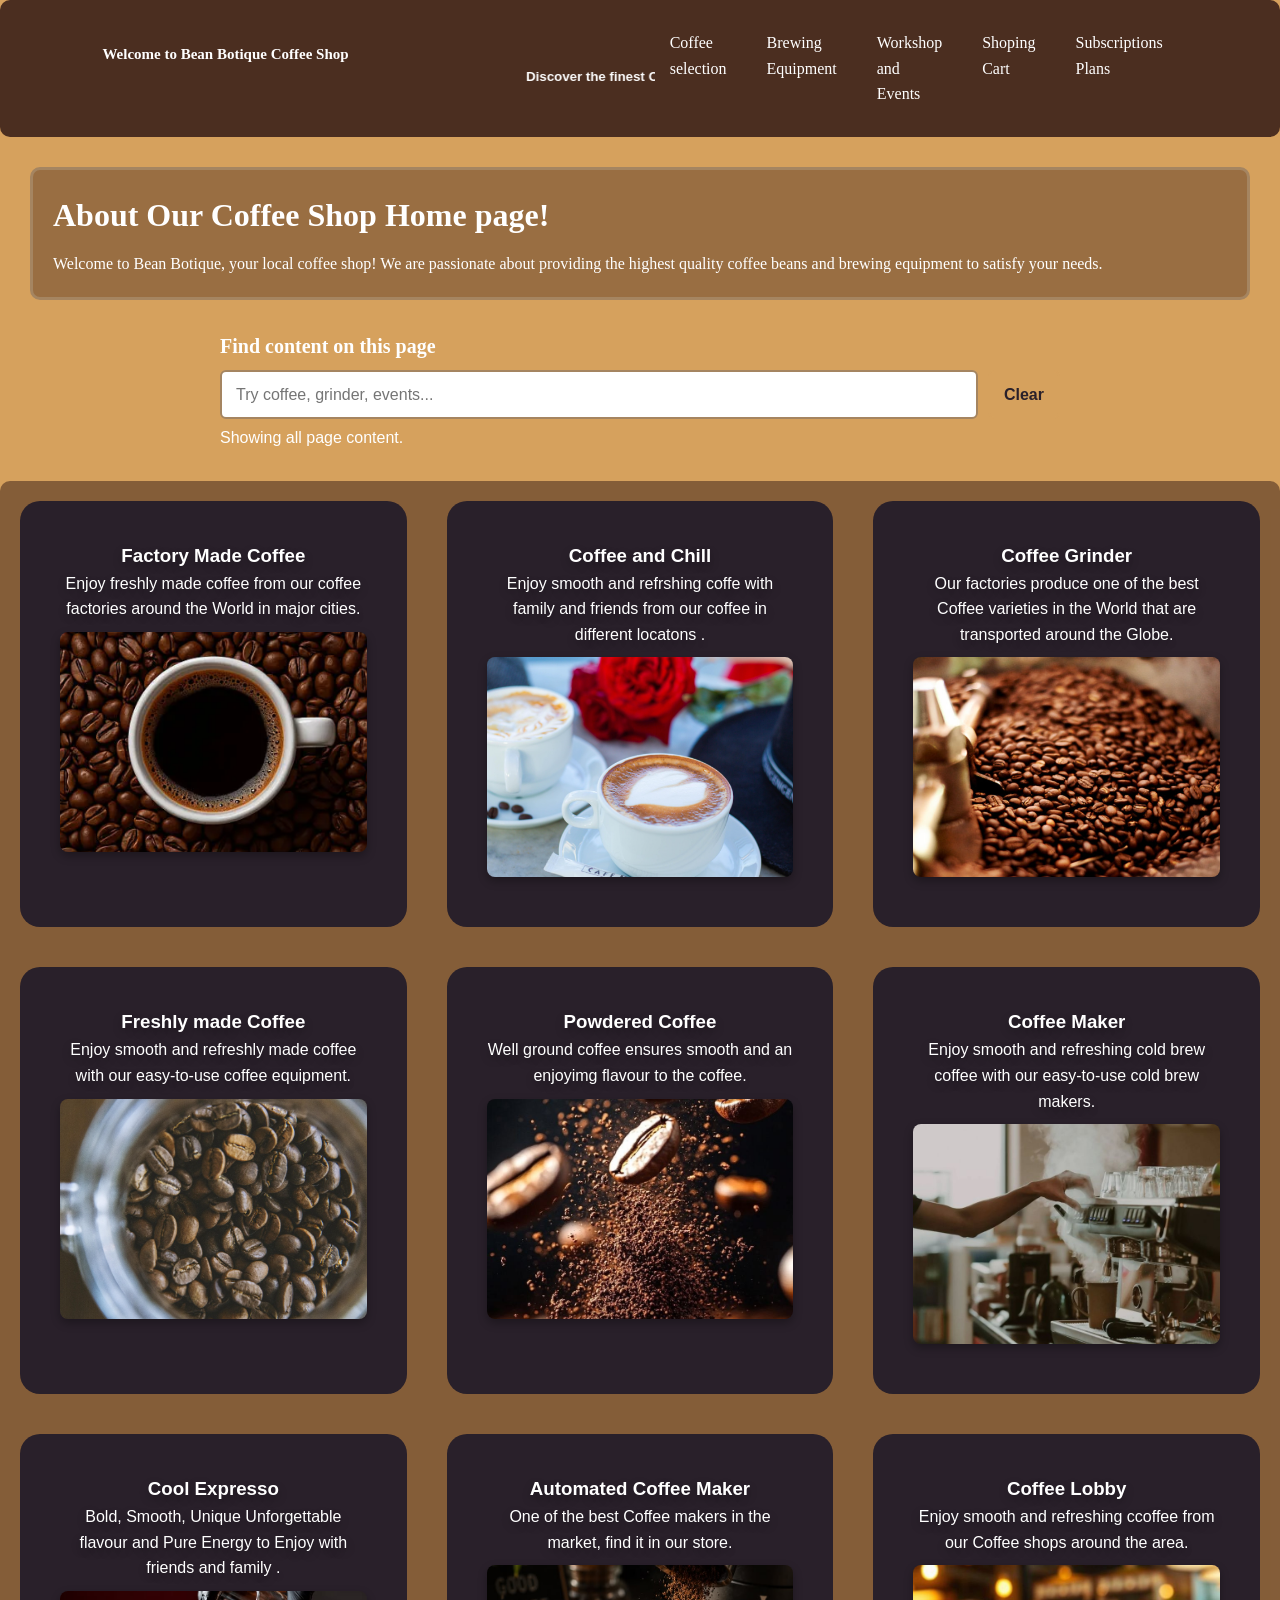
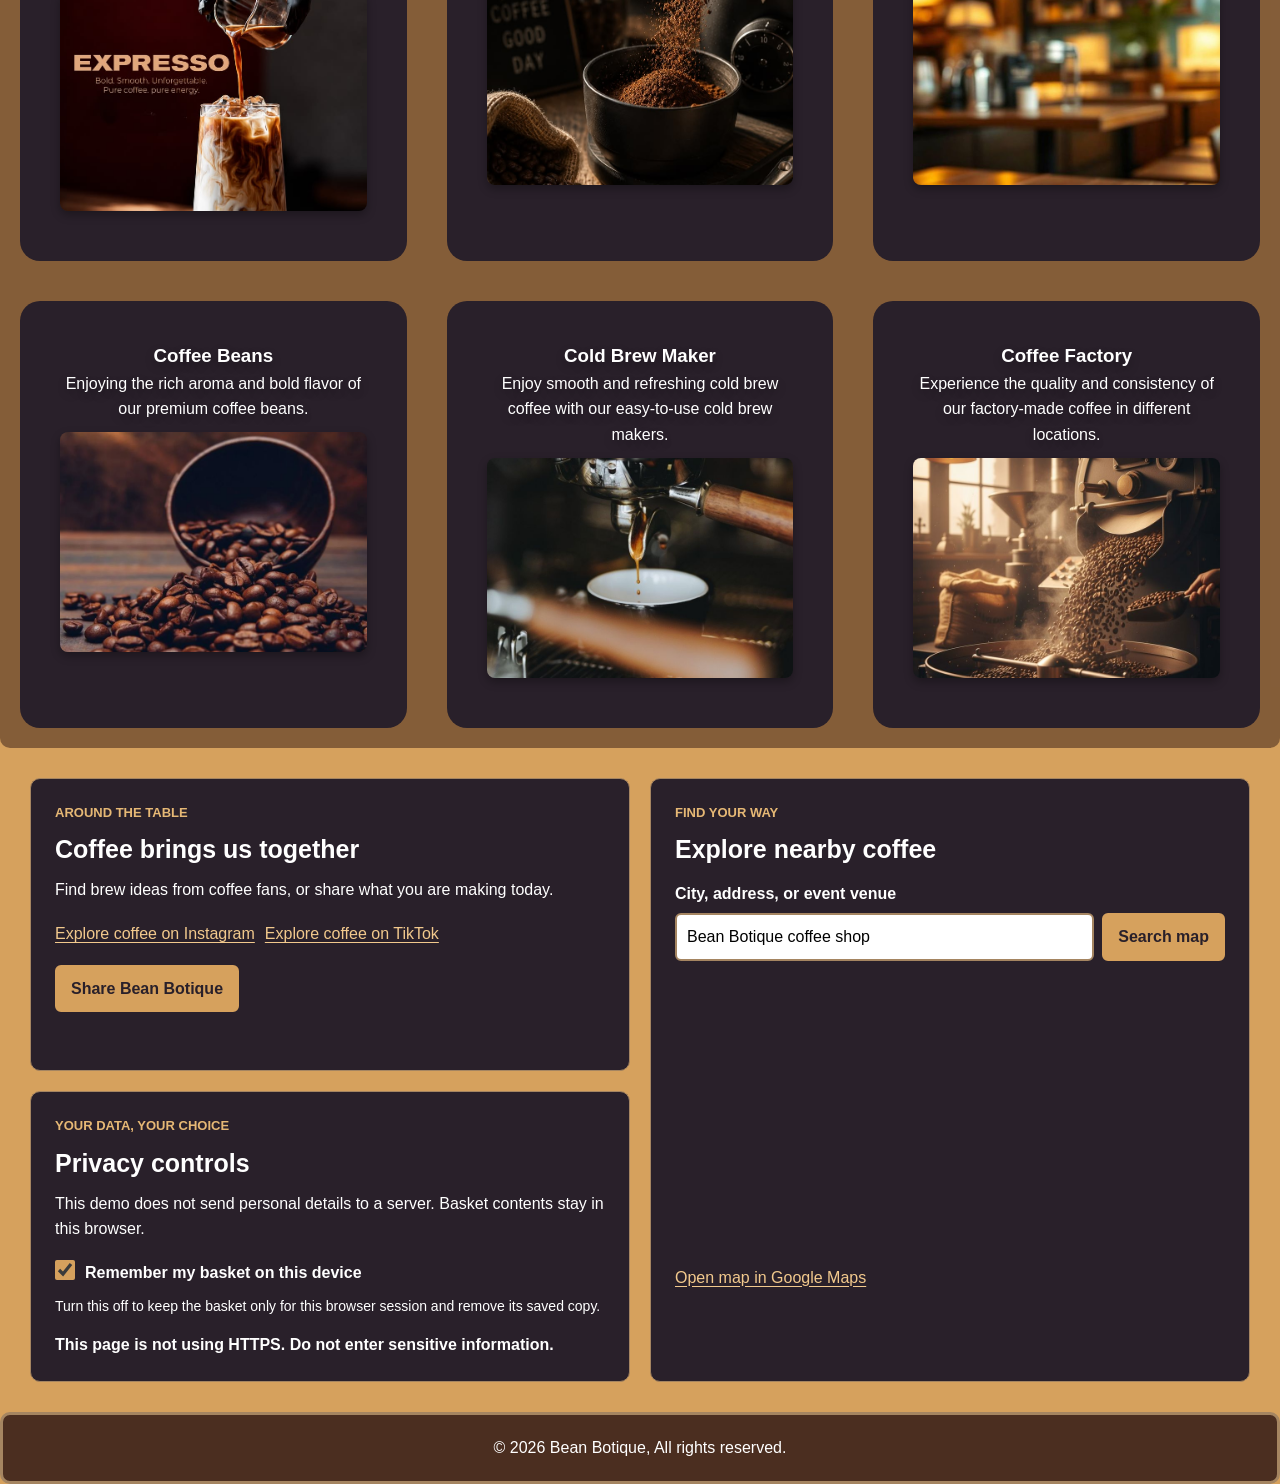
==== commit 01b5bb2e: "new changes" ====
--- a/1-home_page (2).html
+++ b/1-home_page (2).html
@@ -49,6 +49,15 @@
         <section id="introduction">
             <h2>About Our Coffee Shop Home page!</h2>
             <p>Welcome to Bean Botique, your local coffee shop! We are passionate about providing the highest quality coffee beans and brewing equipment to satisfy your needs.</p>
+        </section>
+
+        <section class="page-search" aria-labelledby="page-search-heading">
+            <label id="page-search-heading" for="page-search-input">Find content on this page</label>
+            <div class="page-search-controls">
+                <input id="page-search-input" type="search" placeholder="Try coffee, grinder, events..." autocomplete="off">
+                <button class="widget-button" id="clear-page-search" type="button">Clear</button>
+            </div>
+            <p id="page-search-status" role="status" aria-live="polite">Showing all page content.</p>
         </section>
 
         <!--image section-->
--- a/7-Bean-Botique-stylesheet.css
+++ b/7-Bean-Botique-stylesheet.css
@@ -89,6 +89,74 @@
 #introduction h2{
     font-size: 32px;
     margin-bottom: 10px;
+}
+.page-search{
+    max-width: 900px;
+    margin: 0 auto 24px;
+    padding: 0 30px;
+}
+.page-search label{
+    display: block;
+    margin-bottom: 8px;
+    color: white;
+    font-family: Cambria, Cochin, Georgia, Times, 'Times New Roman', serif;
+    font-size: 20px;
+    font-weight: bold;
+}
+.page-search-controls{
+    display: flex;
+    gap: 10px;
+}
+.page-search input{
+    width: 100%;
+    min-width: 0;
+    min-height: 48px;
+    padding: 10px 14px;
+    border: 2px solid #a58561;
+    border-radius: 6px;
+    background: white;
+    color: #29202a;
+    font: inherit;
+    transition: border-color 0.2s ease, box-shadow 0.2s ease;
+}
+.page-search input:focus-visible{
+    border-color: #4b2e20;
+    outline: 3px solid white;
+    outline-offset: 2px;
+    box-shadow: 0 0 0 5px #4b2e20;
+}
+.page-search-controls .widget-button{
+    flex: 0 0 auto;
+}
+#page-search-status{
+    min-height: 1.6em;
+    margin-top: 6px;
+    color: white;
+}
+#introduction[hidden],
+#equipment-items[hidden],
+.equipment[hidden],
+.home-widgets[hidden],
+.home-widget[hidden]{
+    display: none !important;
+}
+.search-result-enter{
+    animation: searchResultEnter 360ms ease-out both;
+}
+@keyframes searchResultEnter{
+    from{
+        opacity: 0;
+        transform: translateY(12px);
+    }
+    to{
+        opacity: 1;
+        transform: translateY(0);
+    }
+}
+@media (prefers-reduced-motion: reduce){
+    .search-result-enter{
+        animation: none;
+    }
 }
 
 /*general images*/
@@ -753,6 +821,12 @@
         margin: 15px;
         padding: 20px;
     }
+    .page-search{
+        padding: 0 15px;
+    }
+    .page-search-controls{
+        gap: 6px;
+    }
     #introduction h2{
         font-size: 25px;
     }
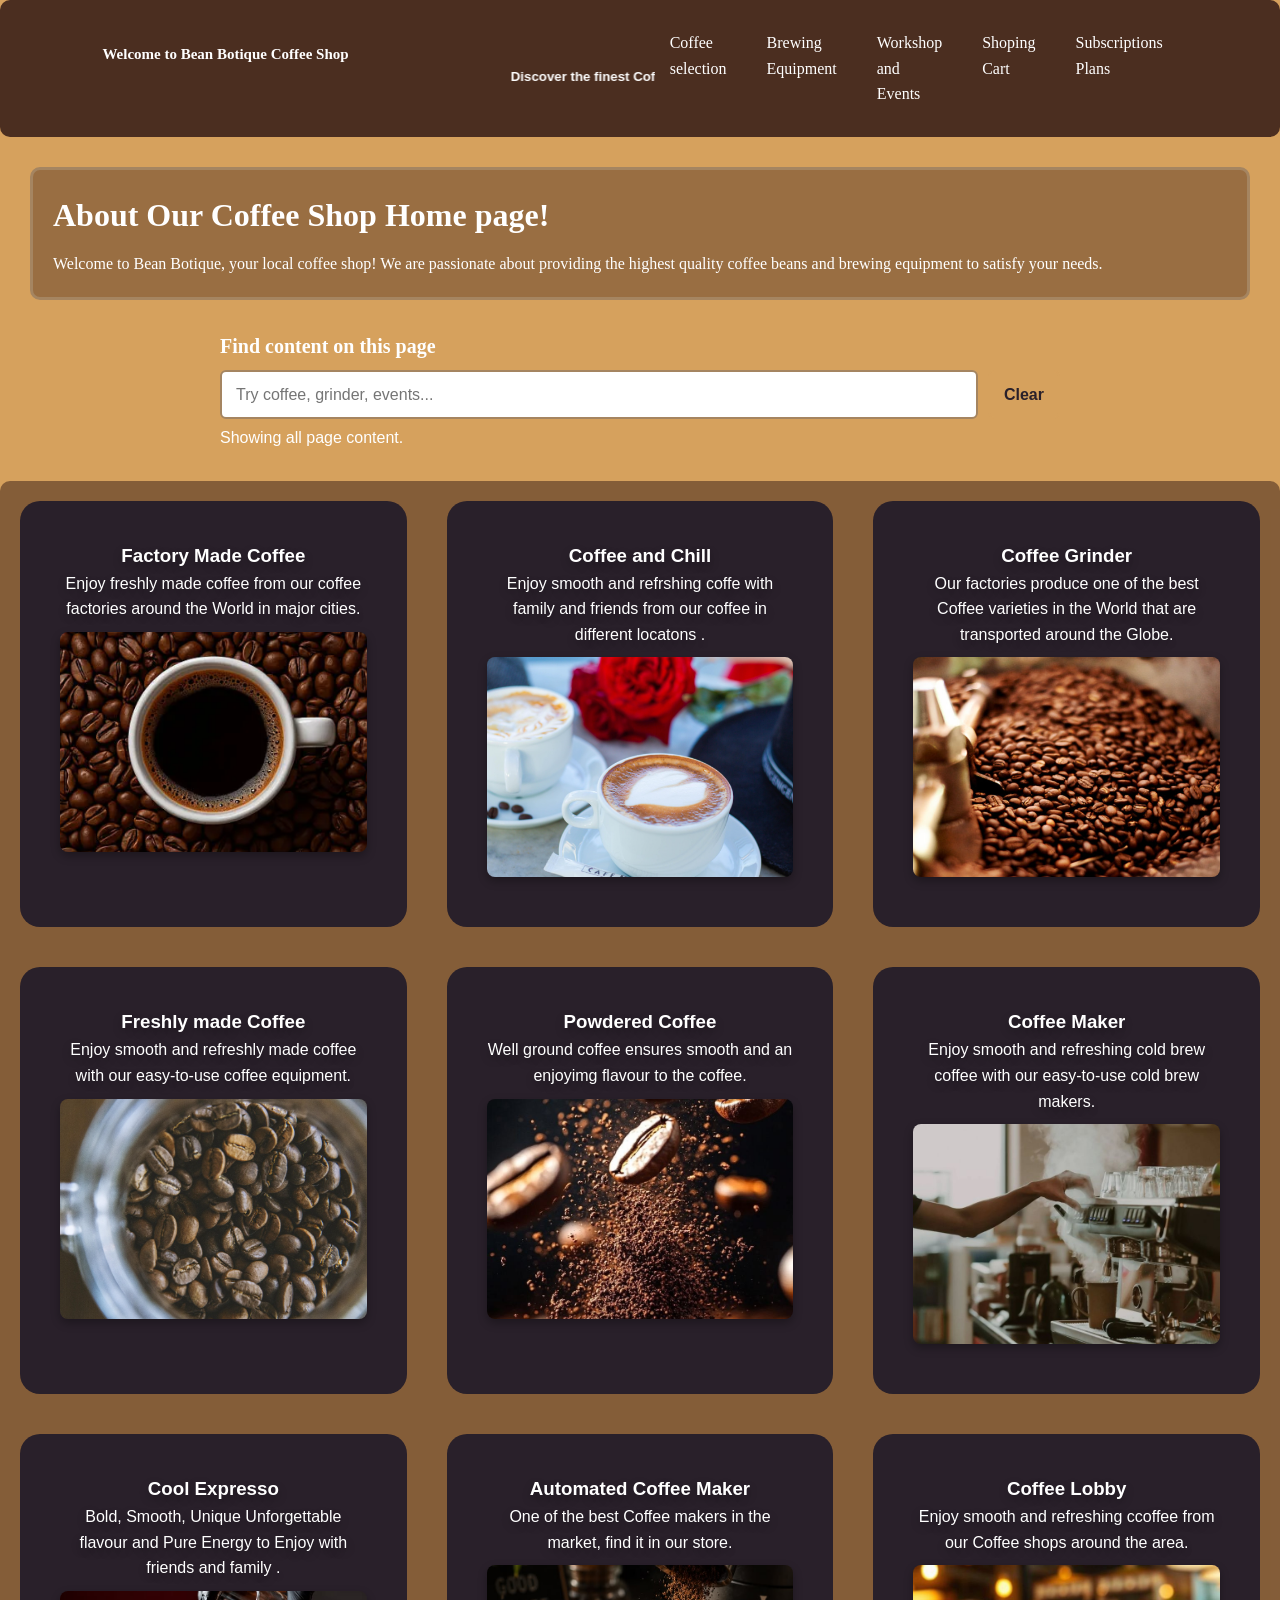
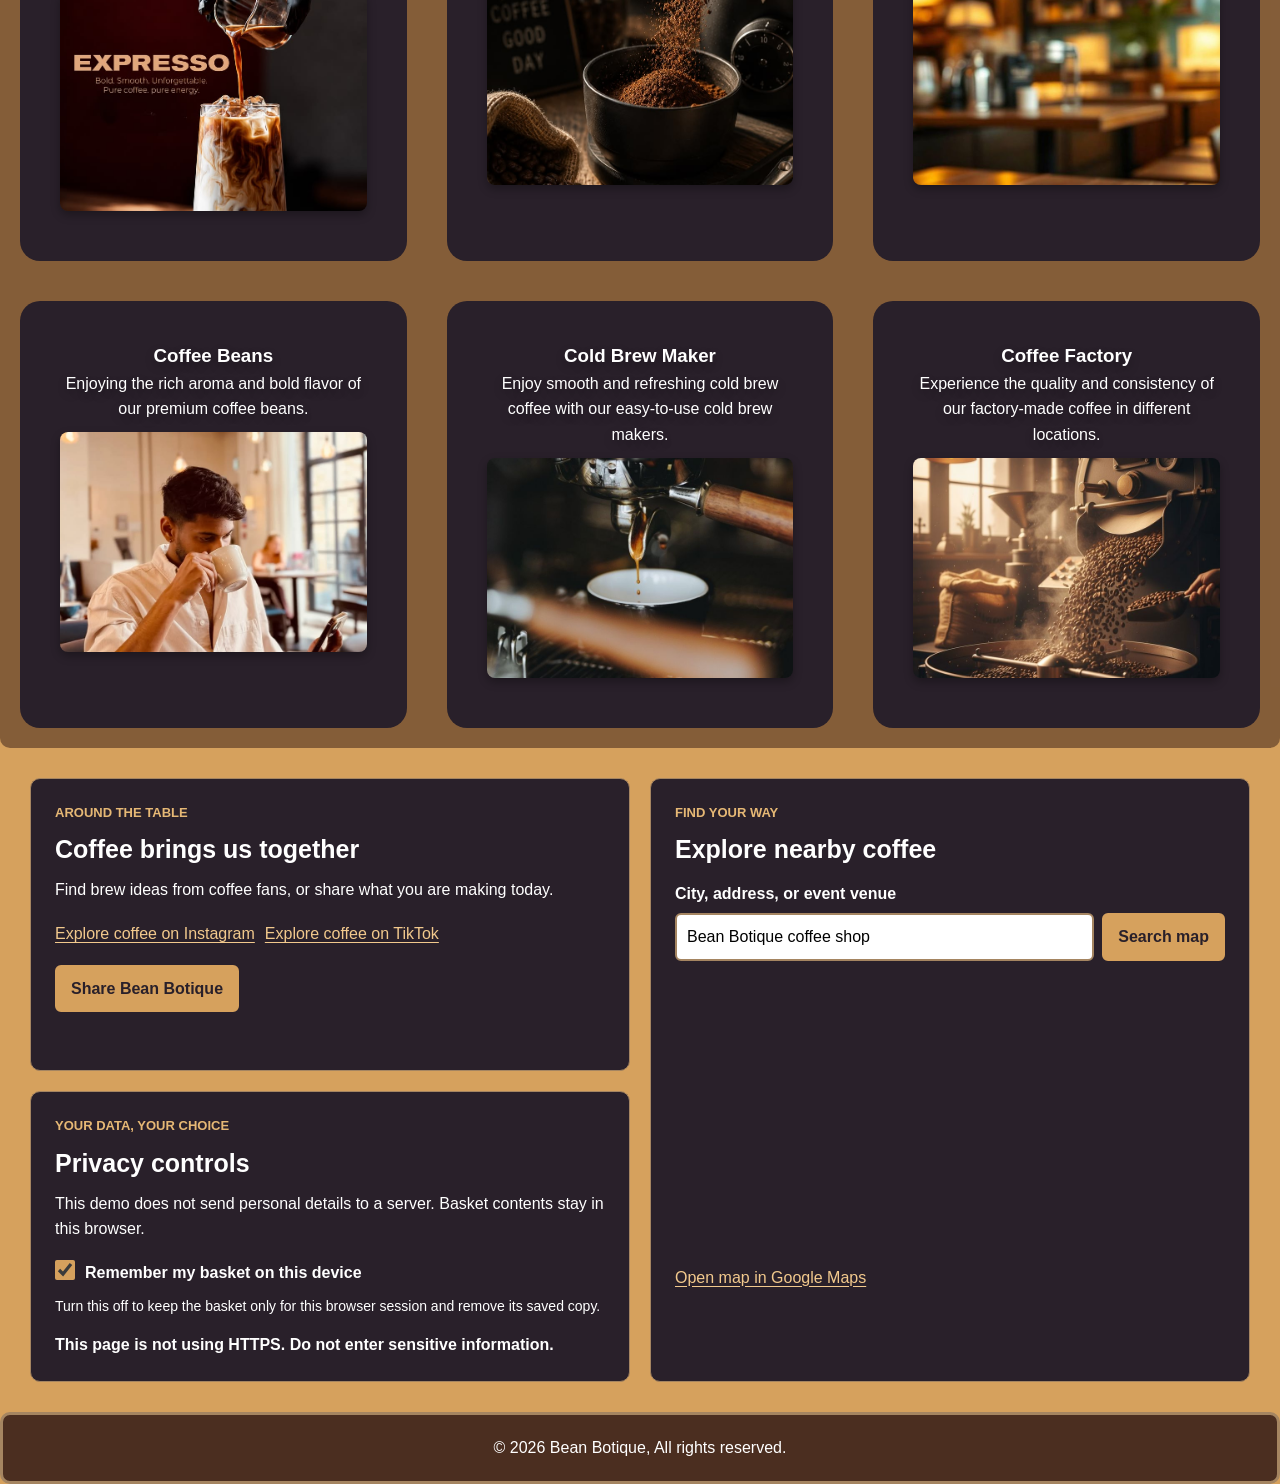
==== commit 80eb37de: "Update 1-home_page (2).html" ====
--- a/1-home_page (2).html
+++ b/1-home_page (2).html
@@ -141,7 +141,7 @@
             <div class="equipment">
                 <h3>Coffee Beans</h3>
                 <p>Enjoying the rich aroma and bold flavor of our premium coffee beans.</p>
-                <img src="screen%2010%20.jpg" alt="Coffee Beans">
+                <img src="screen%2020.jpg" alt="Coffee Beans">
             </div>
 
             <!--image of Cold Brew Maker-->
@@ -210,4 +210,4 @@
 
     </body>
 </html>
-<!--End of page-->+<!--End of page-->
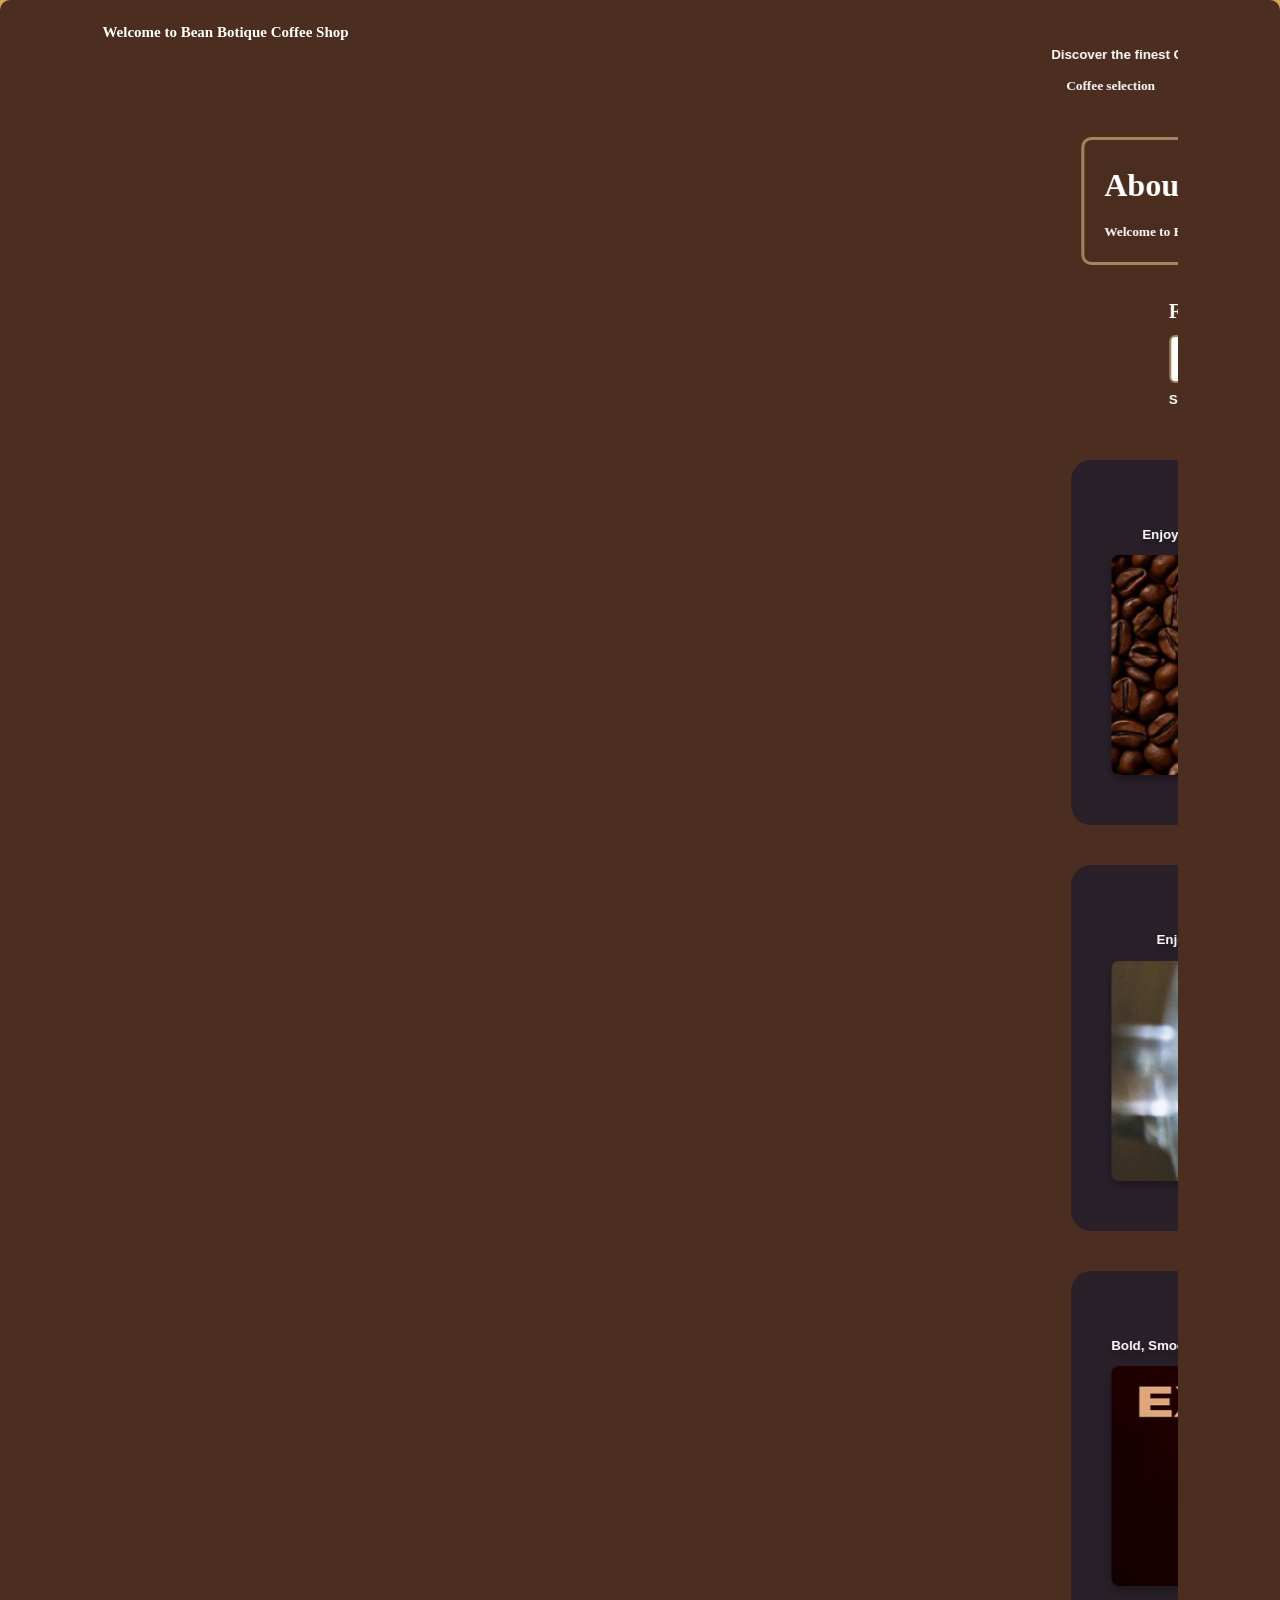
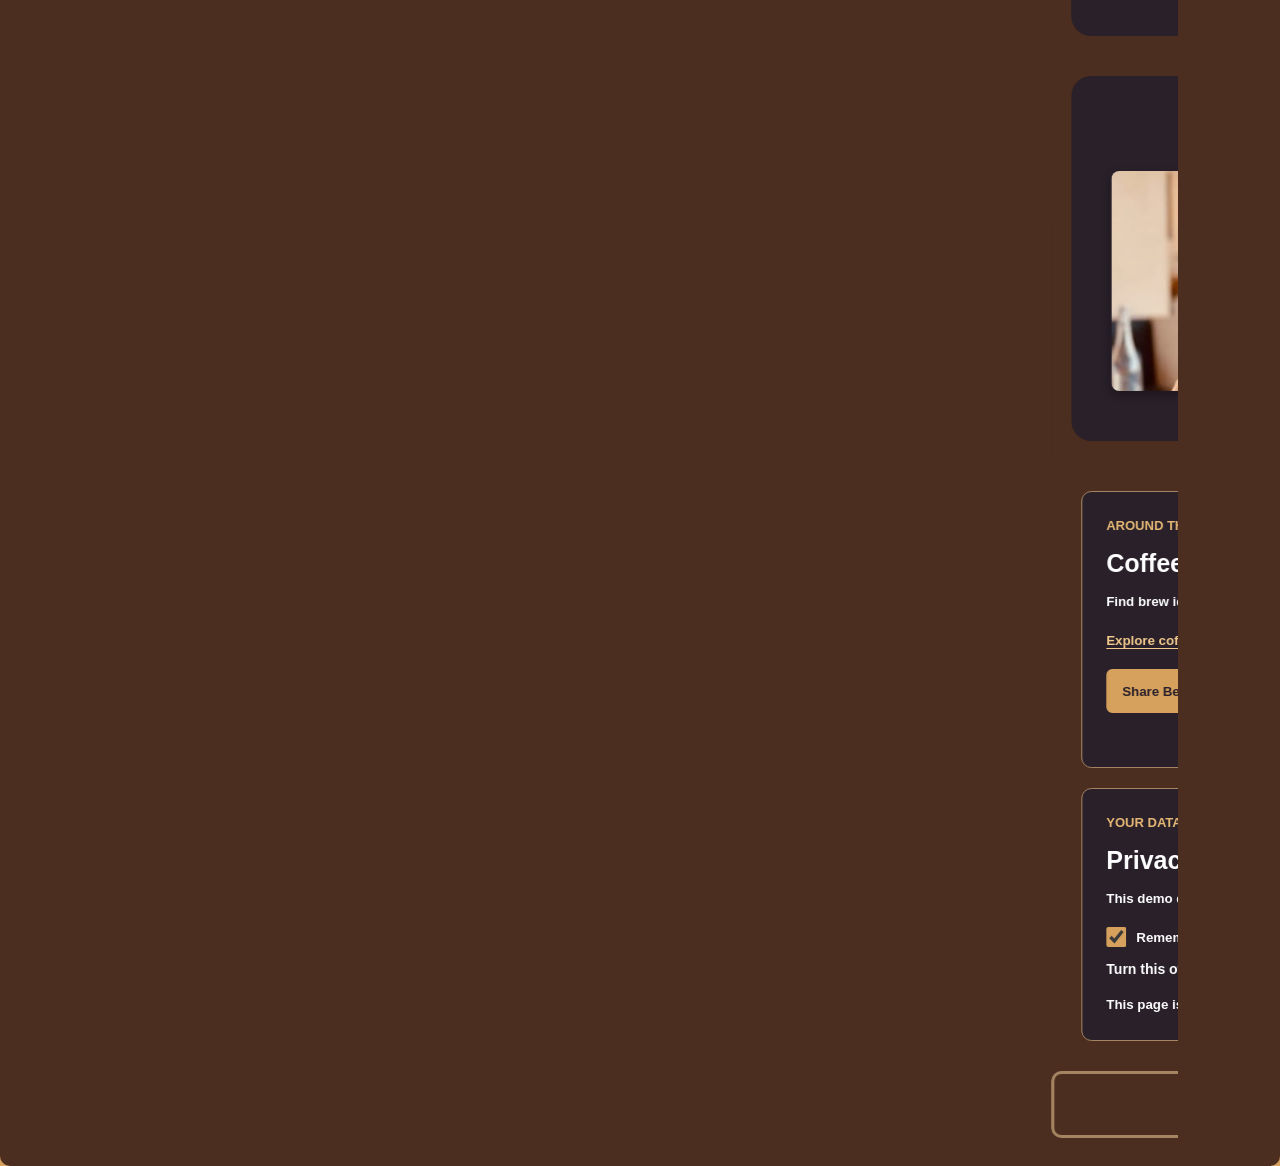
==== commit fd8f10a2: "Fix missing coffee beans image by trying both 20.jpg and screen 20.jpg paths so the homepage shows t" ====
--- a/1-home_page (2).html
+++ b/1-home_page (2).html
@@ -30,7 +30,7 @@
 
             <div id="greetings">
                 <h3>Welcome to Bean Botique Coffee Shop</h3>
-                <marquee><p><h5>Discover the finest Coffee Selection, Brewing equipment, and Exclusive workshops and events. Explore our Shopping Cart and Subscription Plan for a Better Coffee Experience.</h5></p></marquee>
+                <marquee><p><h5>Discover the finest Coffee Selection, Brewing equipment, and Exclusive workshops and events. Explore our Shopping Cart and Subscription Plan for a Better Coffee Exp[...]
             </div>
            
             <!--navigation bar-->
@@ -141,7 +141,7 @@
             <div class="equipment">
                 <h3>Coffee Beans</h3>
                 <p>Enjoying the rich aroma and bold flavor of our premium coffee beans.</p>
-                <img src="screen%2020.jpg" alt="Coffee Beans">
+                <img src="20.jpg" alt="Coffee Beans" onerror="this.onerror=null; this.src='screen%2020.jpg';">
             </div>
 
             <!--image of Cold Brew Maker-->
@@ -185,7 +185,7 @@
                     </div>
                 </form>
                 <iframe id="shop-map" title="Map search for Bean Botique and coffee events" src="https://www.google.com/maps?q=Bean+Botique+coffee+shop&amp;output=embed" loading="lazy" referrerpolicy="strict-origin-when-cross-origin"></iframe>
-                <a class="map-open-link" id="map-open-link" href="https://www.google.com/maps/search/?api=1&amp;query=Bean%20Botique%20coffee%20shop" target="_blank" rel="noopener noreferrer">Open map in Google Maps</a>
+                <a class="map-open-link" id="map-open-link" href="https://www.google.com/maps/search/?api=1&amp;query=Bean%20Botique%20coffee%20shop" target="_blank" rel="noopener noreferrer">Open map</a>
             </article>
 
             <article class="home-widget privacy-widget" aria-labelledby="privacy-heading">
